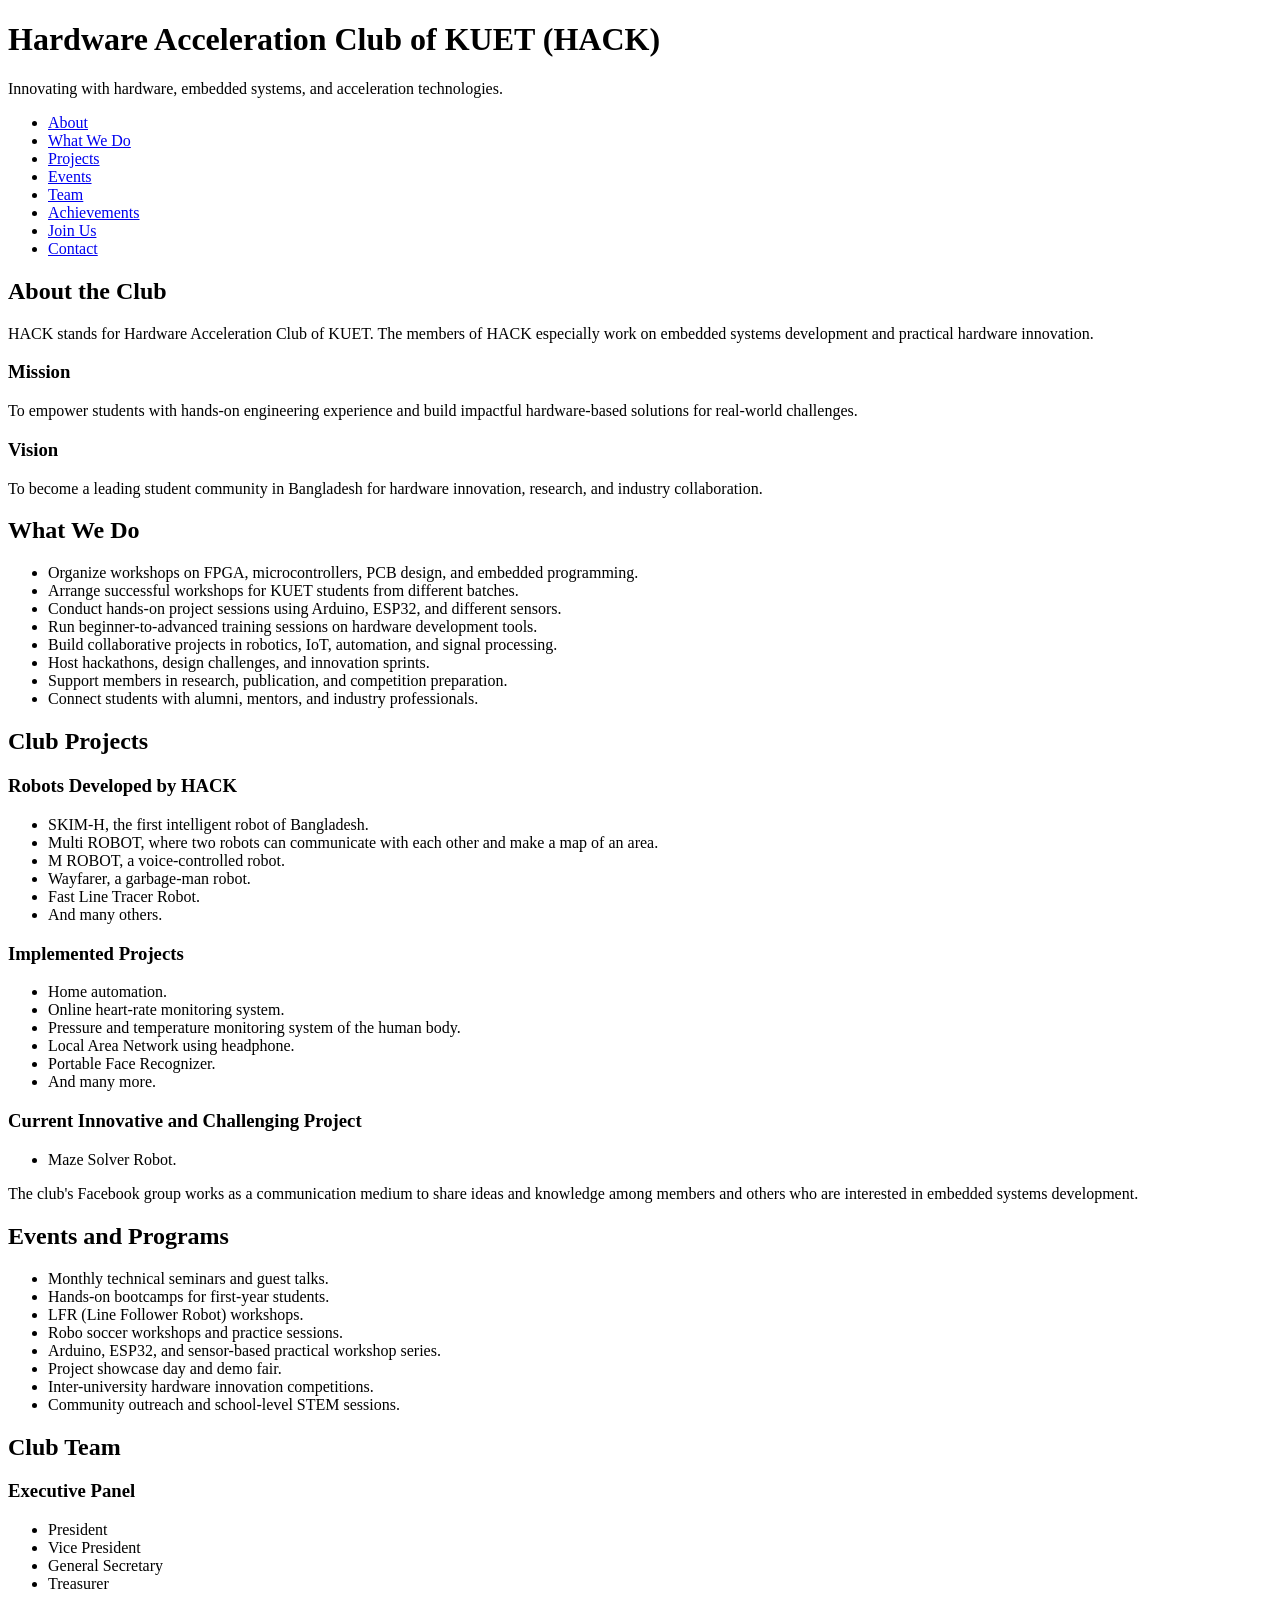
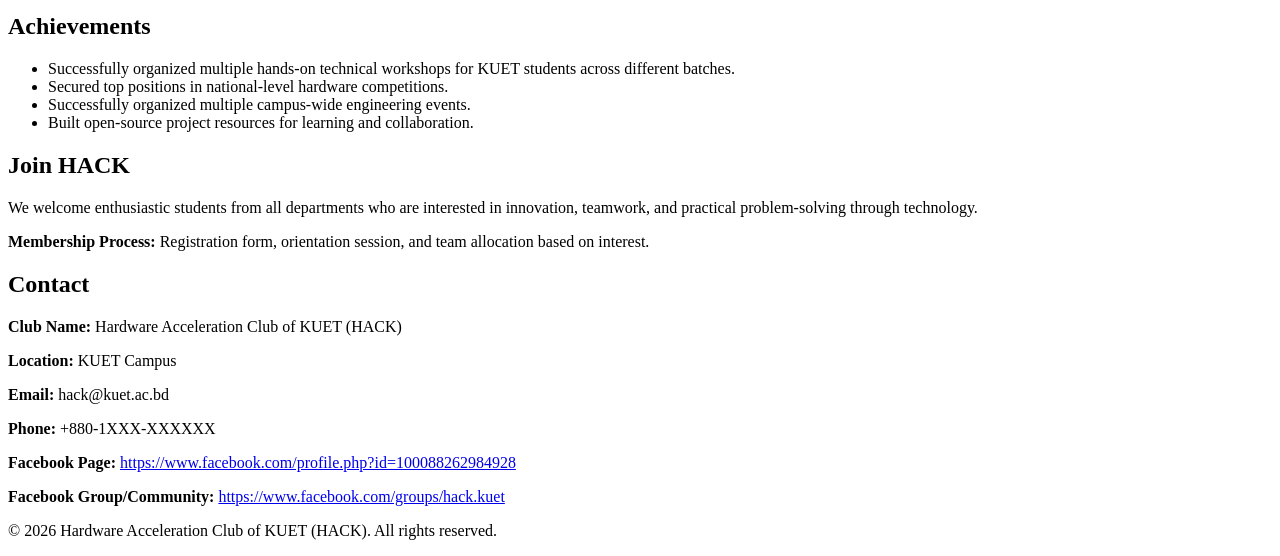
==== index.html @ 516e7dc9 "first commit" ====
<!DOCTYPE html>
<html lang="en">
<head>
    <meta charset="UTF-8">
    <meta name="viewport" content="width=device-width, initial-scale=1.0">
    <title>Hardware Acceleration Club of KUET (HACK)</title>
</head>
<body>
    <header>
        <h1>Hardware Acceleration Club of KUET (HACK)</h1>
        <p>Innovating with hardware, embedded systems, and acceleration technologies.</p>

        <nav>
            <ul>
                <li><a href="#about">About</a></li>
                <li><a href="#activities">What We Do</a></li>
                <li><a href="#projects">Projects</a></li>
                <li><a href="#events">Events</a></li>
                <li><a href="#team">Team</a></li>
                <li><a href="#achievements">Achievements</a></li>
                <li><a href="#join">Join Us</a></li>
                <li><a href="#contact">Contact</a></li>
            </ul>
        </nav>
    </header>

    <main>
        <section id="about">
            <h2>About the Club</h2>
            <p>
                HACK stands for Hardware Acceleration Club of KUET. The members of HACK especially work on
                embedded systems development and practical hardware innovation.
            </p>

            <h3>Mission</h3>
            <p>
                To empower students with hands-on engineering experience and build impactful hardware-based
                solutions for real-world challenges.
            </p>

            <h3>Vision</h3>
            <p>
                To become a leading student community in Bangladesh for hardware innovation, research, and
                industry collaboration.
            </p>
        </section>

        <section id="activities">
            <h2>What We Do</h2>
            <ul>
                <li>Organize workshops on FPGA, microcontrollers, PCB design, and embedded programming.</li>
                <li>Arrange successful workshops for KUET students from different batches.</li>
                <li>Conduct hands-on project sessions using Arduino, ESP32, and different sensors.</li>
                <li>Run beginner-to-advanced training sessions on hardware development tools.</li>
                <li>Build collaborative projects in robotics, IoT, automation, and signal processing.</li>
                <li>Host hackathons, design challenges, and innovation sprints.</li>
                <li>Support members in research, publication, and competition preparation.</li>
                <li>Connect students with alumni, mentors, and industry professionals.</li>
            </ul>
        </section>

        <section id="projects">
            <h2>Club Projects</h2>

            <h3>Robots Developed by HACK</h3>
            <ul>
                <li>SKIM-H, the first intelligent robot of Bangladesh.</li>
                <li>Multi ROBOT, where two robots can communicate with each other and make a map of an area.</li>
                <li>M ROBOT, a voice-controlled robot.</li>
                <li>Wayfarer, a garbage-man robot.</li>
                <li>Fast Line Tracer Robot.</li>
                <li>And many others.</li>
            </ul>

            <h3>Implemented Projects</h3>
            <ul>
                <li>Home automation.</li>
                <li>Online heart-rate monitoring system.</li>
                <li>Pressure and temperature monitoring system of the human body.</li>
                <li>Local Area Network using headphone.</li>
                <li>Portable Face Recognizer.</li>
                <li>And many more.</li>
            </ul>

            <h3>Current Innovative and Challenging Project</h3>
            <ul>
                <li>Maze Solver Robot.</li>
            </ul>

            <p>
                The club's Facebook group works as a communication medium to share ideas and knowledge among
                members and others who are interested in embedded systems development.
            </p>
        </section>

        <section id="events">
            <h2>Events and Programs</h2>
            <ul>
                <li>Monthly technical seminars and guest talks.</li>
                <li>Hands-on bootcamps for first-year students.</li>
                <li>LFR (Line Follower Robot) workshops.</li>
                <li>Robo soccer workshops and practice sessions.</li>
                <li>Arduino, ESP32, and sensor-based practical workshop series.</li>
                <li>Project showcase day and demo fair.</li>
                <li>Inter-university hardware innovation competitions.</li>
                <li>Community outreach and school-level STEM sessions.</li>
            </ul>
        </section>

        <section id="team">
            <h2>Club Team</h2>

            <h3>Executive Panel</h3>
            <ul>
                <li>President</li>
                <li>Vice President</li>
                <li>General Secretary</li>
                <li>Treasurer</li>
            </ul>

            
        </section>

        <section id="achievements">
            <h2>Achievements</h2>
            <ul>
                <li>Successfully organized multiple hands-on technical workshops for KUET students across different batches.</li>
                <li>Secured top positions in national-level hardware competitions.</li>
                <li>Successfully organized multiple campus-wide engineering events.</li>
                <li>Built open-source project resources for learning and collaboration.</li>
            </ul>
        </section>

        <section id="join">
            <h2>Join HACK</h2>
            <p>
                We welcome enthusiastic students from all departments who are interested in innovation,
                teamwork, and practical problem-solving through technology.
            </p>
            <p>
                <strong>Membership Process:</strong> Registration form, orientation session, and team allocation
                based on interest.
            </p>
        </section>

        <section id="contact">
            <h2>Contact</h2>
            <p><strong>Club Name:</strong> Hardware Acceleration Club of KUET (HACK)</p>
            <p><strong>Location:</strong> KUET Campus</p>
            <p><strong>Email:</strong> hack@kuet.ac.bd</p>
            <p><strong>Phone:</strong> +880-1XXX-XXXXXX</p>
            <p><strong>Facebook Page:</strong> <a href="https://www.facebook.com/profile.php?id=100088262984928">https://www.facebook.com/profile.php?id=100088262984928</a></p>
            <p><strong>Facebook Group/Community:</strong> <a href="https://www.facebook.com/groups/hack.kuet">https://www.facebook.com/groups/hack.kuet</a></p>
        </section>
    </main>

    <footer>
        <p>&copy; 2026 Hardware Acceleration Club of KUET (HACK). All rights reserved.</p>
    </footer>
</body>
</html>
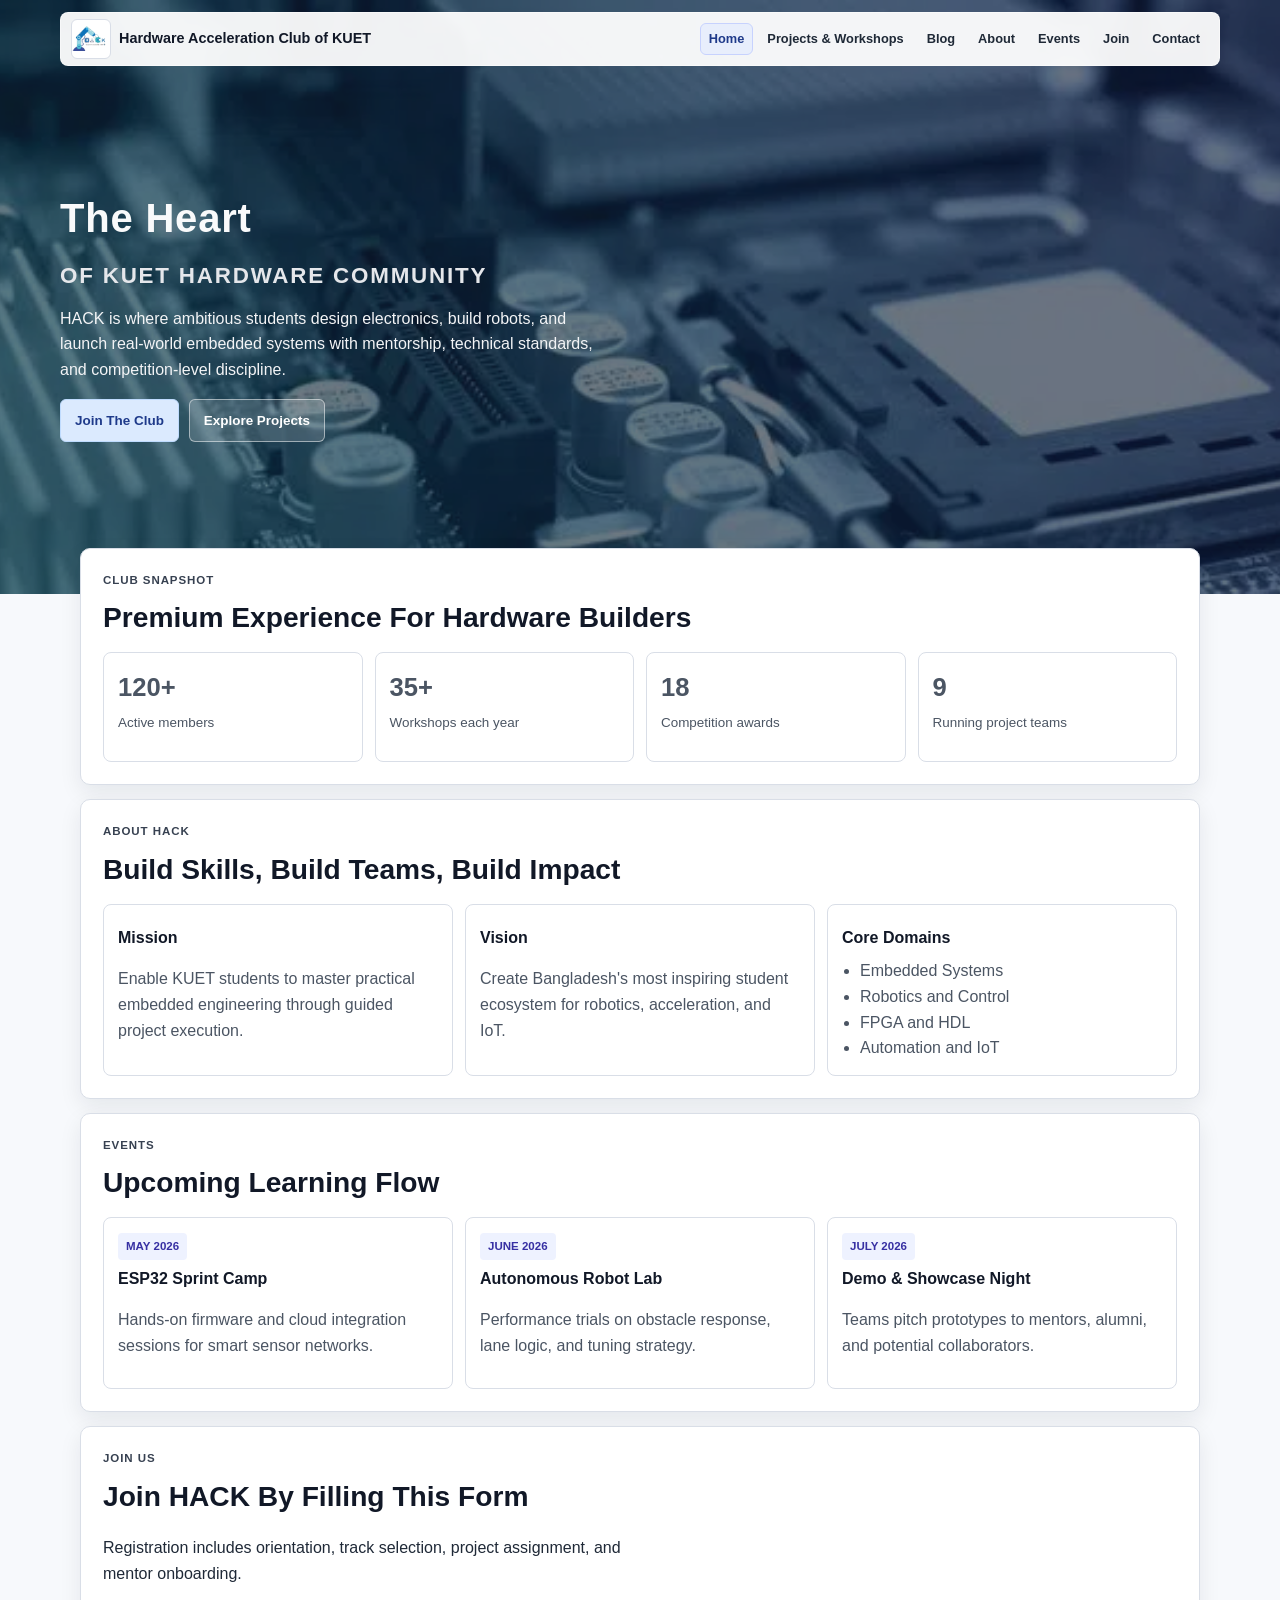
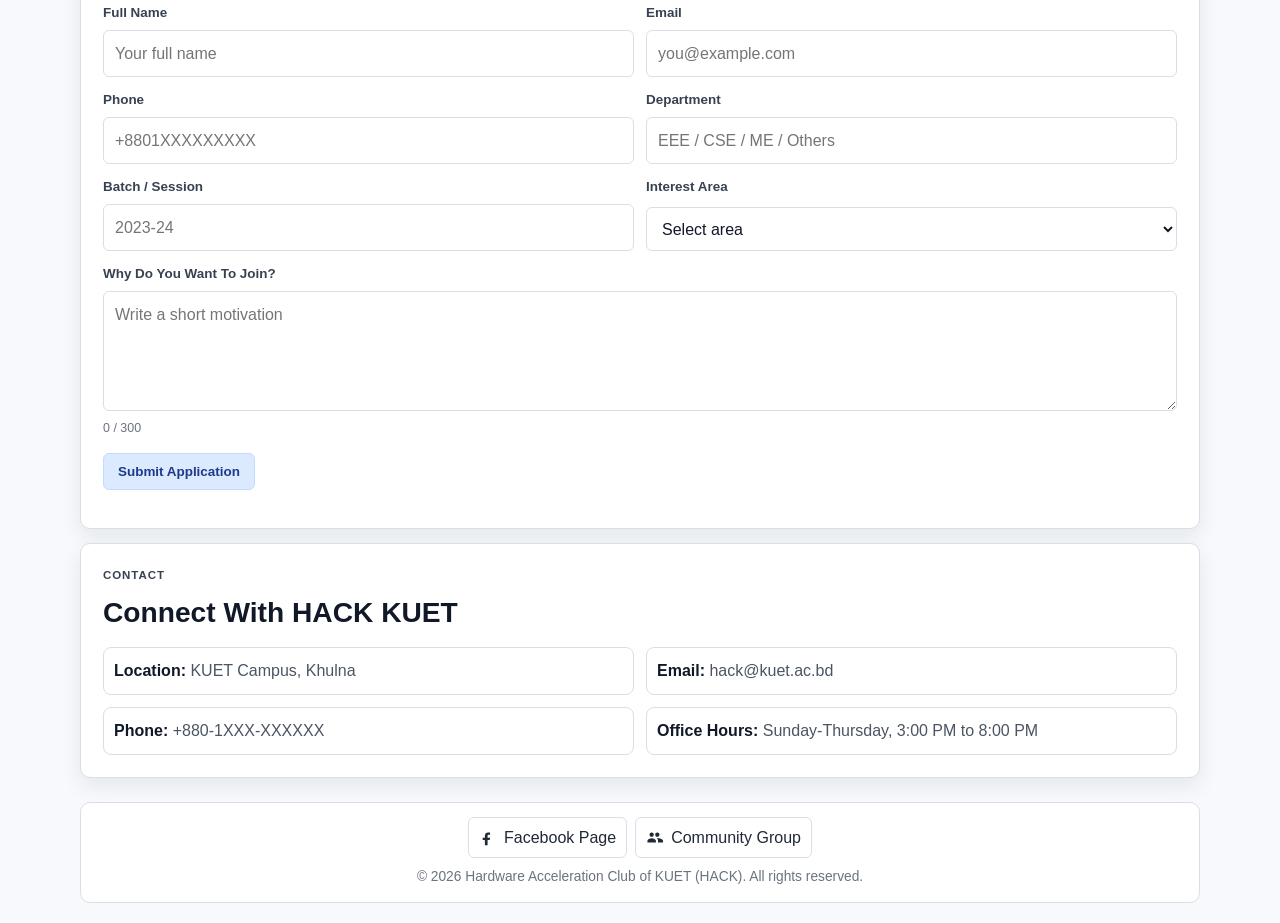
==== commit 55d87124: "Add responsive navigation and form handling functionality - Implemented a sticky header that changes" ====
--- a/index.html
+++ b/index.html
@@ -3,159 +3,210 @@
 <head>
     <meta charset="UTF-8">
     <meta name="viewport" content="width=device-width, initial-scale=1.0">
-    <title>Hardware Acceleration Club of KUET (HACK)</title>
+    <title>HACK KUET | Hardware Acceleration Club</title>
+    <link rel="stylesheet" href="styles.css">
+    <script src="script.js" defer></script>
 </head>
-<body>
-    <header>
-        <h1>Hardware Acceleration Club of KUET (HACK)</h1>
-        <p>Innovating with hardware, embedded systems, and acceleration technologies.</p>
-
-        <nav>
-            <ul>
-                <li><a href="#about">About</a></li>
-                <li><a href="#activities">What We Do</a></li>
-                <li><a href="#projects">Projects</a></li>
-                <li><a href="#events">Events</a></li>
-                <li><a href="#team">Team</a></li>
-                <li><a href="#achievements">Achievements</a></li>
-                <li><a href="#join">Join Us</a></li>
-                <li><a href="#contact">Contact</a></li>
-            </ul>
-        </nav>
-    </header>
-
-    <main>
-        <section id="about">
-            <h2>About the Club</h2>
-            <p>
-                HACK stands for Hardware Acceleration Club of KUET. The members of HACK especially work on
-                embedded systems development and practical hardware innovation.
+<body class="light-site">
+    <section class="hero-banner" style="--hero-image: url('resource/Hardware.webp');">
+        <header class="top-shell">
+            <div class="brand-block">
+                <img src="resource/hack.png" alt="HACK KUET Logo" class="brand-logo">
+                <div class="brand-copy">
+                    <h1>Hardware Acceleration Club of KUET</h1>
+                </div>
+            </div> 
+
+            <button class="menu-toggle" type="button" aria-label="Toggle navigation menu" aria-expanded="false" aria-controls="site-nav">
+                <span class="menu-icon" aria-hidden="true">
+                    <span></span>
+                    <span></span>
+                    <span></span>
+                </span>
+            </button>
+
+            <nav id="site-nav" class="main-nav" aria-label="Main navigation">
+                <a class="nav-link active" href="index.html">Home</a>
+                <a class="nav-link" href="projects-workshops.html">Projects &amp; Workshops</a>
+                <a class="nav-link" href="blog.html">Blog</a>
+                <a class="nav-link" href="#about">About</a>
+                <a class="nav-link" href="#events">Events</a>
+                <a class="nav-link" href="#join">Join</a>
+                <a class="nav-link" href="#contact">Contact</a>
+            </nav>
+        </header>
+
+        <div class="hero-content">
+            <p class="hero-script">The Heart</p>
+            <h2 class="hero-title">OF KUET HARDWARE COMMUNITY</h2>
+            <p class="hero-desc">
+                HACK is where ambitious students design electronics, build robots, and launch real-world embedded
+                systems with mentorship, technical standards, and competition-level discipline.
             </p>
-
-            <h3>Mission</h3>
-            <p>
-                To empower students with hands-on engineering experience and build impactful hardware-based
-                solutions for real-world challenges.
-            </p>
-
-            <h3>Vision</h3>
-            <p>
-                To become a leading student community in Bangladesh for hardware innovation, research, and
-                industry collaboration.
-            </p>
-        </section>
-
-        <section id="activities">
-            <h2>What We Do</h2>
-            <ul>
-                <li>Organize workshops on FPGA, microcontrollers, PCB design, and embedded programming.</li>
-                <li>Arrange successful workshops for KUET students from different batches.</li>
-                <li>Conduct hands-on project sessions using Arduino, ESP32, and different sensors.</li>
-                <li>Run beginner-to-advanced training sessions on hardware development tools.</li>
-                <li>Build collaborative projects in robotics, IoT, automation, and signal processing.</li>
-                <li>Host hackathons, design challenges, and innovation sprints.</li>
-                <li>Support members in research, publication, and competition preparation.</li>
-                <li>Connect students with alumni, mentors, and industry professionals.</li>
-            </ul>
-        </section>
-
-        <section id="projects">
-            <h2>Club Projects</h2>
-
-            <h3>Robots Developed by HACK</h3>
-            <ul>
-                <li>SKIM-H, the first intelligent robot of Bangladesh.</li>
-                <li>Multi ROBOT, where two robots can communicate with each other and make a map of an area.</li>
-                <li>M ROBOT, a voice-controlled robot.</li>
-                <li>Wayfarer, a garbage-man robot.</li>
-                <li>Fast Line Tracer Robot.</li>
-                <li>And many others.</li>
-            </ul>
-
-            <h3>Implemented Projects</h3>
-            <ul>
-                <li>Home automation.</li>
-                <li>Online heart-rate monitoring system.</li>
-                <li>Pressure and temperature monitoring system of the human body.</li>
-                <li>Local Area Network using headphone.</li>
-                <li>Portable Face Recognizer.</li>
-                <li>And many more.</li>
-            </ul>
-
-            <h3>Current Innovative and Challenging Project</h3>
-            <ul>
-                <li>Maze Solver Robot.</li>
-            </ul>
-
-            <p>
-                The club's Facebook group works as a communication medium to share ideas and knowledge among
-                members and others who are interested in embedded systems development.
-            </p>
-        </section>
-
-        <section id="events">
-            <h2>Events and Programs</h2>
-            <ul>
-                <li>Monthly technical seminars and guest talks.</li>
-                <li>Hands-on bootcamps for first-year students.</li>
-                <li>LFR (Line Follower Robot) workshops.</li>
-                <li>Robo soccer workshops and practice sessions.</li>
-                <li>Arduino, ESP32, and sensor-based practical workshop series.</li>
-                <li>Project showcase day and demo fair.</li>
-                <li>Inter-university hardware innovation competitions.</li>
-                <li>Community outreach and school-level STEM sessions.</li>
-            </ul>
-        </section>
-
-        <section id="team">
-            <h2>Club Team</h2>
-
-            <h3>Executive Panel</h3>
-            <ul>
-                <li>President</li>
-                <li>Vice President</li>
-                <li>General Secretary</li>
-                <li>Treasurer</li>
-            </ul>
-
-            
-        </section>
-
-        <section id="achievements">
-            <h2>Achievements</h2>
-            <ul>
-                <li>Successfully organized multiple hands-on technical workshops for KUET students across different batches.</li>
-                <li>Secured top positions in national-level hardware competitions.</li>
-                <li>Successfully organized multiple campus-wide engineering events.</li>
-                <li>Built open-source project resources for learning and collaboration.</li>
-            </ul>
-        </section>
-
-        <section id="join">
-            <h2>Join HACK</h2>
-            <p>
-                We welcome enthusiastic students from all departments who are interested in innovation,
-                teamwork, and practical problem-solving through technology.
-            </p>
-            <p>
-                <strong>Membership Process:</strong> Registration form, orientation session, and team allocation
-                based on interest.
-            </p>
-        </section>
-
-        <section id="contact">
-            <h2>Contact</h2>
-            <p><strong>Club Name:</strong> Hardware Acceleration Club of KUET (HACK)</p>
-            <p><strong>Location:</strong> KUET Campus</p>
-            <p><strong>Email:</strong> hack@kuet.ac.bd</p>
-            <p><strong>Phone:</strong> +880-1XXX-XXXXXX</p>
-            <p><strong>Facebook Page:</strong> <a href="https://www.facebook.com/profile.php?id=100088262984928">https://www.facebook.com/profile.php?id=100088262984928</a></p>
-            <p><strong>Facebook Group/Community:</strong> <a href="https://www.facebook.com/groups/hack.kuet">https://www.facebook.com/groups/hack.kuet</a></p>
+            <div class="hero-actions">
+                <a href="#join" class="btn btn-primary">Join The Club</a>
+                <a href="projects-workshops.html" class="btn btn-light">Explore Projects</a>
+            </div>
+        </div>
+    </section>
+
+    <main class="page-wrap">
+        <section class="panel">
+            <header class="panel-header">
+                <p class="eyebrow">Club Snapshot</p>
+                <h2 class="panel-title">Premium Experience For Hardware Builders</h2>
+            </header>
+            <div class="info-strip">
+                <article class="card">
+                    <p class="value">120+</p>
+                    <p class="label">Active members</p>
+                </article>
+                <article class="card">
+                    <p class="value">35+</p>
+                    <p class="label">Workshops each year</p>
+                </article>
+                <article class="card">
+                    <p class="value">18</p>
+                    <p class="label">Competition awards</p>
+                </article>
+                <article class="card">
+                    <p class="value">9</p>
+                    <p class="label">Running project teams</p>
+                </article>
+            </div>
+        </section>
+
+        <section id="about" class="panel">
+            <header class="panel-header">
+                <p class="eyebrow">About HACK</p>
+                <h2 class="panel-title">Build Skills, Build Teams, Build Impact</h2>
+            </header>
+            <div class="grid-3">
+                <article class="card">
+                    <h3>Mission</h3>
+                    <p>Enable KUET students to master practical embedded engineering through guided project execution.</p>
+                </article>
+                <article class="card">
+                    <h3>Vision</h3>
+                    <p>Create Bangladesh's most inspiring student ecosystem for robotics, acceleration, and IoT.</p>
+                </article>
+                <article class="card">
+                    <h3>Core Domains</h3>
+                    <ul>
+                        <li>Embedded Systems</li>
+                        <li>Robotics and Control</li>
+                        <li>FPGA and HDL</li>
+                        <li>Automation and IoT</li>
+                    </ul>
+                </article>
+            </div>
+        </section>
+
+        <section id="events" class="panel">
+            <header class="panel-header">
+                <p class="eyebrow">Events</p>
+                <h2 class="panel-title">Upcoming Learning Flow</h2>
+            </header>
+            <div class="grid-3">
+                <article class="card">
+                    <span class="tag">May 2026</span>
+                    <h3>ESP32 Sprint Camp</h3>
+                    <p>Hands-on firmware and cloud integration sessions for smart sensor networks.</p>
+                </article>
+                <article class="card">
+                    <span class="tag">June 2026</span>
+                    <h3>Autonomous Robot Lab</h3>
+                    <p>Performance trials on obstacle response, lane logic, and tuning strategy.</p>
+                </article>
+                <article class="card">
+                    <span class="tag">July 2026</span>
+                    <h3>Demo &amp; Showcase Night</h3>
+                    <p>Teams pitch prototypes to mentors, alumni, and potential collaborators.</p>
+                </article>
+            </div>
+        </section>
+
+        <section id="join" class="panel form-panel join-panel">
+            <header class="panel-header">
+                <p class="eyebrow">Join Us</p>
+                <h2 class="panel-title">Join HACK By Filling This Form</h2>
+                <p>Registration includes orientation, track selection, project assignment, and mentor onboarding.</p>
+            </header>
+            <form id="join-form" class="join-form" action="#" method="post" novalidate>
+                <div class="form-grid">
+                    <div class="form-field">
+                        <label for="full-name">Full Name</label>
+                        <input id="full-name" name="fullName" type="text" placeholder="Your full name" required>
+                    </div>
+                    <div class="form-field">
+                        <label for="email">Email</label>
+                        <input id="email" name="email" type="email" placeholder="you@example.com" required>
+                    </div>
+                    <div class="form-field">
+                        <label for="phone">Phone</label>
+                        <input id="phone" name="phone" type="tel" placeholder="+8801XXXXXXXXX" required>
+                    </div>
+                    <div class="form-field">
+                        <label for="department">Department</label>
+                        <input id="department" name="department" type="text" placeholder="EEE / CSE / ME / Others" required>
+                    </div>
+                    <div class="form-field">
+                        <label for="batch">Batch / Session</label>
+                        <input id="batch" name="batch" type="text" placeholder="2023-24" required>
+                    </div>
+                    <div class="form-field">
+                        <label for="interest">Interest Area</label>
+                        <select id="interest" name="interest" required>
+                            <option value="" selected disabled>Select area</option>
+                            <option value="embedded">Embedded Systems</option>
+                            <option value="robotics">Robotics and Control</option>
+                            <option value="iot">IoT and Automation</option>
+                            <option value="fpga">FPGA and HDL</option>
+                        </select>
+                    </div>
+                    <div class="form-field full">
+                        <label for="message">Why Do You Want To Join?</label>
+                        <textarea id="message" name="message" placeholder="Write a short motivation" required></textarea>
+                        <p class="char-counter" data-char-counter>0 / 300</p>
+                    </div>
+                </div>
+                <div class="form-actions">
+                    <button type="submit" class="btn btn-primary">Submit Application</button>
+                </div>
+                <p class="form-status" data-form-status aria-live="polite"></p>
+            </form>
+        </section>
+
+        <section id="contact" class="panel">
+            <header class="panel-header">
+                <p class="eyebrow">Contact</p>
+                <h2 class="panel-title">Connect With HACK KUET</h2>
+            </header>
+            <div class="contact-grid">
+                <p><strong>Location:</strong> KUET Campus, Khulna</p>
+                <p><strong>Email:</strong> hack@kuet.ac.bd</p>
+                <p><strong>Phone:</strong> +880-1XXX-XXXXXX</p>
+                <p><strong>Office Hours:</strong> Sunday-Thursday, 3:00 PM to 8:00 PM</p>
+            </div>
         </section>
     </main>
 
-    <footer>
-        <p>&copy; 2026 Hardware Acceleration Club of KUET (HACK). All rights reserved.</p>
+    <footer class="site-footer">
+        <div class="social-links" aria-label="HACK social links">
+            <a class="social-logo" href="https://www.facebook.com/profile.php?id=100088262984928" target="_blank" rel="noopener noreferrer" aria-label="HACK Facebook Page">
+                <svg viewBox="0 0 24 24" aria-hidden="true" focusable="false">
+                    <path d="M13.6 8.2h2V5.1c-.9-.1-1.8-.1-2.7-.1-2.7 0-4.6 1.6-4.6 4.7v2.6H5.2v3.4h3.1V23h3.8v-7.3h3l.5-3.4h-3.5V10c0-1 .3-1.8 1.5-1.8z" />
+                </svg>
+                <span>Facebook Page</span>
+            </a>
+            <a class="social-logo" href="https://www.facebook.com/groups/hack.kuet" target="_blank" rel="noopener noreferrer" aria-label="HACK Facebook Community">
+                <svg viewBox="0 0 24 24" aria-hidden="true" focusable="false">
+                    <path d="M16 11c1.7 0 3-1.3 3-3s-1.3-3-3-3-3 1.3-3 3 1.3 3 3 3zm-8 0c1.7 0 3-1.3 3-3S9.7 5 8 5 5 6.3 5 8s1.3 3 3 3zm0 2c-2.3 0-6 1.2-6 3.5V19h12v-2.5C14 14.2 10.3 13 8 13zm8 0c-.3 0-.7 0-1.1.1 1.2.9 2.1 2 2.1 3.4V19h7v-2.5c0-2.3-3.7-3.5-6-3.5z" />
+                </svg>
+                <span>Community Group</span>
+            </a>
+        </div>
+        <p class="footer-note">&copy; 2026 Hardware Acceleration Club of KUET (HACK). All rights reserved.</p>
     </footer>
 </body>
-</html>+</html>
--- a/styles.css
+++ b/styles.css
@@ -0,0 +1,636 @@
+:root {
+    --text: #1f2937;
+    --muted: #4b5563;
+    --line: #d9dee7;
+    --surface: #ffffff;
+    --surface-soft: #f7f9fc;
+    --primary: #1f3a8a;
+    --primary-soft: #e8eefc;
+    --shadow: 0 8px 22px rgba(15, 23, 42, 0.08);
+}
+
+* {
+    box-sizing: border-box;
+}
+
+html {
+    scroll-behavior: smooth;
+}
+
+body.light-site {
+    margin: 0;
+    font-family: "Segoe UI", Arial, Helvetica, sans-serif;
+    color: var(--text);
+    background: var(--surface-soft);
+    line-height: 1.6;
+}
+
+section[id] {
+    scroll-margin-top: 110px;
+}
+
+.hero-banner {
+    --hero-image: none;
+    position: relative;
+    min-height: 66vh;
+    padding: 104px 0 72px;
+    background-image: var(--hero-image);
+    background-size: cover;
+    background-position: center;
+}
+
+.hero-banner::before {
+    content: "";
+    position: absolute;
+    inset: 0;
+    background: rgba(17, 24, 39, 0.58);
+}
+
+.top-shell {
+    position: fixed;
+    z-index: 1000;
+    top: 12px;
+    left: 50%;
+    transform: translateX(-50%);
+    width: min(1160px, calc(100% - 30px));
+    margin: 0;
+    border: 1px solid rgba(255, 255, 255, 0.45);
+    border-radius: 8px;
+    padding: 6px 10px;
+    background: rgba(255, 255, 255, 0.94);
+    display: flex;
+    align-items: center;
+    justify-content: space-between;
+    gap: 8px;
+    transition: box-shadow 180ms ease, background-color 180ms ease;
+}
+
+.top-shell.scrolled {
+    box-shadow: 0 8px 18px rgba(15, 23, 42, 0.16);
+    background: rgba(255, 255, 255, 0.98);
+}
+
+.brand-block {
+    display: flex;
+    align-items: center;
+    gap: 8px;
+    min-width: 0;
+}
+
+.brand-logo {
+    width: 40px;
+    height: 40px;
+    object-fit: contain;
+    border-radius: 6px;
+    background: #fff;
+    border: 1px solid var(--line);
+}
+
+.brand-copy {
+    min-width: 0;
+}
+
+.brand-copy h1 {
+    margin: 0;
+    font-size: 0.9rem;
+    font-weight: 700;
+    color: #111827;
+    white-space: nowrap;
+    overflow: hidden;
+    text-overflow: ellipsis;
+}
+
+.eyebrow {
+    margin: 0;
+    font-size: 0.72rem;
+    color: #374151;
+    letter-spacing: 0.08em;
+    font-weight: 600;
+    text-transform: uppercase;
+}
+
+.main-nav {
+    display: flex;
+    align-items: center;
+    gap: 5px;
+    flex-wrap: nowrap;
+    overflow-x: auto;
+    max-width: 100%;
+    padding-bottom: 0;
+    justify-content: flex-end;
+}
+
+.menu-toggle {
+    display: none;
+    align-items: center;
+    justify-content: center;
+    width: 36px;
+    height: 34px;
+    padding: 0;
+    border: 1px solid var(--line);
+    border-radius: 6px;
+    background: #ffffff;
+    color: #1f2937;
+    font: inherit;
+    cursor: pointer;
+}
+
+.menu-toggle:hover {
+    background: #f8fafc;
+}
+
+.menu-icon {
+    display: inline-flex;
+    flex-direction: column;
+    justify-content: center;
+    gap: 4px;
+}
+
+.menu-icon span {
+    display: block;
+    width: 18px;
+    height: 2px;
+    background: #1f2937;
+    border-radius: 999px;
+    transition: transform 160ms ease, opacity 160ms ease;
+}
+
+.menu-toggle.is-open .menu-icon span:nth-child(1) {
+    transform: translateY(6px) rotate(45deg);
+}
+
+.menu-toggle.is-open .menu-icon span:nth-child(2) {
+    opacity: 0;
+}
+
+.menu-toggle.is-open .menu-icon span:nth-child(3) {
+    transform: translateY(-6px) rotate(-45deg);
+}
+
+.main-nav::-webkit-scrollbar {
+    height: 6px;
+}
+
+.main-nav::-webkit-scrollbar-thumb {
+    background: #c8d2e5;
+    border-radius: 999px;
+}
+
+.nav-link {
+    text-decoration: none;
+    color: #1f2937;
+    padding: 5px 8px;
+    border-radius: 6px;
+    font-size: 0.8rem;
+    font-weight: 600;
+    border: 1px solid transparent;
+    white-space: nowrap;
+}
+
+.nav-link:hover,
+.nav-link.active {
+    background: var(--primary-soft);
+    color: var(--primary);
+    border-color: #c7d2fe;
+}
+
+.hero-content {
+    position: relative;
+    z-index: 2;
+    width: min(1160px, calc(100% - 30px));
+    margin: 82px auto 0;
+    color: #f9fafb;
+}
+
+.hero-script {
+    margin: 0;
+    font-family: "Segoe UI", Arial, Helvetica, sans-serif;
+    font-size: clamp(1.6rem, 3.8vw, 2.5rem);
+    font-weight: 700;
+    letter-spacing: 0.02em;
+}
+
+.hero-title {
+    margin: 8px 0 12px;
+    font-size: clamp(1rem, 2vw, 1.4rem);
+    font-weight: 600;
+    letter-spacing: 0.08em;
+    color: #e5e7eb;
+}
+
+.hero-desc {
+    margin: 0 0 16px;
+    max-width: 62ch;
+    color: #f3f4f6;
+}
+
+.hero-actions {
+    display: flex;
+    gap: 10px;
+    flex-wrap: wrap;
+}
+
+.btn {
+    display: inline-flex;
+    align-items: center;
+    justify-content: center;
+    padding: 10px 14px;
+    border-radius: 6px;
+    border: 1px solid transparent;
+    text-decoration: none;
+    font-size: 0.84rem;
+    font-weight: 600;
+}
+
+.btn-primary {
+    background: #dbeafe;
+    border-color: #bfdbfe;
+    color: #1e3a8a;
+}
+
+.btn-light {
+    background: rgba(255, 255, 255, 0.15);
+    border-color: rgba(255, 255, 255, 0.5);
+    color: #ffffff;
+}
+
+.btn-outline {
+    background: #ffffff;
+    border-color: var(--line);
+    color: #1f2937;
+}
+
+.page-wrap {
+    width: min(1120px, calc(100% - 30px));
+    margin: -46px auto 24px;
+    display: grid;
+    gap: 14px;
+    position: relative;
+    z-index: 3;
+}
+
+.panel {
+    background: var(--surface);
+    border: 1px solid var(--line);
+    border-radius: 10px;
+    box-shadow: var(--shadow);
+    padding: 22px;
+}
+
+.panel-header {
+    margin-bottom: 12px;
+}
+
+.panel-title {
+    margin: 6px 0 0;
+    font-size: clamp(1.2rem, 2.2vw, 1.8rem);
+    font-weight: 700;
+    color: #111827;
+}
+
+.grid-3,
+.grid-2,
+.info-strip,
+.contact-grid,
+.story-grid {
+    display: grid;
+    gap: 12px;
+}
+
+.grid-3 {
+    grid-template-columns: repeat(3, minmax(0, 1fr));
+}
+
+.grid-2,
+.contact-grid {
+    grid-template-columns: repeat(2, minmax(0, 1fr));
+}
+
+.info-strip {
+    grid-template-columns: repeat(4, minmax(0, 1fr));
+}
+
+.card {
+    background: #ffffff;
+    border: 1px solid var(--line);
+    border-radius: 8px;
+    padding: 14px;
+}
+
+.card h3 {
+    margin: 6px 0 8px;
+    color: #111827;
+    font-size: 1rem;
+    font-weight: 700;
+}
+
+.card p,
+.card li {
+    color: var(--muted);
+}
+
+.card ul {
+    margin: 8px 0 0;
+    padding-left: 18px;
+}
+
+.value {
+    margin: 0;
+    font-size: 1.6rem;
+    font-weight: 700;
+    color: #111827;
+}
+
+.label {
+    margin-top: 4px;
+    color: var(--muted);
+    font-size: 0.84rem;
+}
+
+.tag {
+    display: inline-block;
+    padding: 4px 8px;
+    border-radius: 4px;
+    background: #eef2ff;
+    color: #3730a3;
+    font-size: 0.72rem;
+    font-weight: 600;
+    text-transform: uppercase;
+}
+
+.cta-panel {
+    display: flex;
+    align-items: center;
+    justify-content: space-between;
+    gap: 14px;
+}
+
+.form-panel {
+    background: #ffffff;
+}
+
+.join-panel .panel-header p {
+    max-width: 62ch;
+}
+
+.join-form {
+    display: grid;
+    gap: 14px;
+}
+
+.form-grid {
+    display: grid;
+    grid-template-columns: repeat(2, minmax(0, 1fr));
+    gap: 12px;
+}
+
+.form-field {
+    display: grid;
+    gap: 6px;
+}
+
+.form-field.full {
+    grid-column: 1 / -1;
+}
+
+.form-field label {
+    font-size: 0.84rem;
+    font-weight: 600;
+    color: #374151;
+}
+
+.form-field input,
+.form-field select,
+.form-field textarea {
+    width: 100%;
+    border: 1px solid var(--line);
+    border-radius: 6px;
+    padding: 10px 11px;
+    font: inherit;
+    color: #111827;
+    background: #ffffff;
+}
+
+.form-field textarea {
+    resize: vertical;
+    min-height: 120px;
+}
+
+.char-counter {
+    margin: 2px 0 0;
+    font-size: 0.78rem;
+    color: #6b7280;
+}
+
+.form-actions {
+    display: flex;
+    justify-content: flex-start;
+}
+
+.form-status {
+    margin: 2px 0 0;
+    font-size: 0.84rem;
+    font-weight: 600;
+    color: #1f2937;
+}
+
+.form-status.success {
+    color: #065f46;
+}
+
+.form-status.error {
+    color: #b91c1c;
+}
+
+.contact-grid p {
+    margin: 0;
+    border: 1px solid var(--line);
+    border-radius: 8px;
+    padding: 10px;
+    color: var(--muted);
+    background: #ffffff;
+}
+
+.contact-grid strong {
+    color: #111827;
+}
+
+.site-footer {
+    width: min(1120px, calc(100% - 30px));
+    margin: 0 auto 20px;
+    border-radius: 10px;
+    border: 1px solid var(--line);
+    background: #ffffff;
+    padding: 14px;
+    text-align: center;
+}
+
+.social-links {
+    display: flex;
+    justify-content: center;
+    flex-wrap: wrap;
+    gap: 8px;
+    margin-bottom: 8px;
+}
+
+.social-logo {
+    display: inline-flex;
+    align-items: center;
+    gap: 8px;
+    text-decoration: none;
+    border: 1px solid var(--line);
+    border-radius: 6px;
+    padding: 7px 10px;
+    color: #1f2937;
+    background: #ffffff;
+}
+
+.social-logo svg {
+    width: 17px;
+    height: 17px;
+    fill: currentColor;
+}
+
+.footer-note {
+    margin: 0;
+    color: #6b7280;
+    font-size: 0.86rem;
+}
+
+@media (max-width: 1200px) {
+    .top-shell,
+    .hero-content {
+        width: calc(100% - 24px);
+    }
+}
+
+@media (max-width: 1050px) {
+    .top-shell {
+        flex-direction: column;
+        align-items: flex-start;
+        padding: 10px;
+    }
+
+    .main-nav {
+        justify-content: flex-start;
+        width: 100%;
+    }
+
+    .grid-3,
+    .info-strip {
+        grid-template-columns: repeat(2, minmax(0, 1fr));
+    }
+}
+
+@media (max-width: 900px) {
+    .hero-banner {
+        min-height: 62vh;
+        padding-top: 128px;
+    }
+
+    .hero-content {
+        margin-top: 58px;
+    }
+
+    .form-grid {
+        grid-template-columns: 1fr;
+    }
+}
+
+@media (max-width: 760px) {
+    .hero-banner {
+        min-height: 56vh;
+        padding-top: 132px;
+    }
+
+    .hero-content {
+        margin-top: 34px;
+    }
+
+    .page-wrap,
+    .site-footer,
+    .hero-content,
+    .top-shell {
+        width: calc(100% - 16px);
+    }
+
+    .top-shell {
+        flex-direction: row;
+        align-items: center;
+        flex-wrap: wrap;
+    }
+
+    .menu-toggle {
+        display: inline-flex;
+        margin-left: auto;
+    }
+
+    .main-nav {
+        display: none;
+        width: 100%;
+        flex-direction: column;
+        align-items: stretch;
+        gap: 6px;
+        margin-top: 8px;
+        padding-top: 8px;
+        border-top: 1px solid var(--line);
+        overflow: visible;
+    }
+
+    .top-shell.menu-open .main-nav {
+        display: flex;
+    }
+
+    .top-shell.menu-open .nav-link {
+        text-align: left;
+        padding: 8px 10px;
+    }
+
+    .panel {
+        padding: 16px;
+    }
+
+    .grid-3,
+    .grid-2,
+    .info-strip,
+    .contact-grid,
+    .story-grid {
+        grid-template-columns: 1fr;
+    }
+
+    .cta-panel {
+        flex-direction: column;
+        align-items: flex-start;
+    }
+
+    .brand-copy h1 {
+        font-size: 0.9rem;
+    }
+
+    .nav-link {
+        font-size: 0.8rem;
+        padding: 6px 8px;
+    }
+}
+
+@media (max-width: 560px) {
+    .hero-banner {
+        padding-top: 138px;
+    }
+
+    .hero-script {
+        font-size: 1.4rem;
+    }
+
+    .hero-title {
+        letter-spacing: 0.04em;
+    }
+
+    .btn {
+        width: 100%;
+    }
+
+    .hero-actions {
+        width: 100%;
+    }
+}
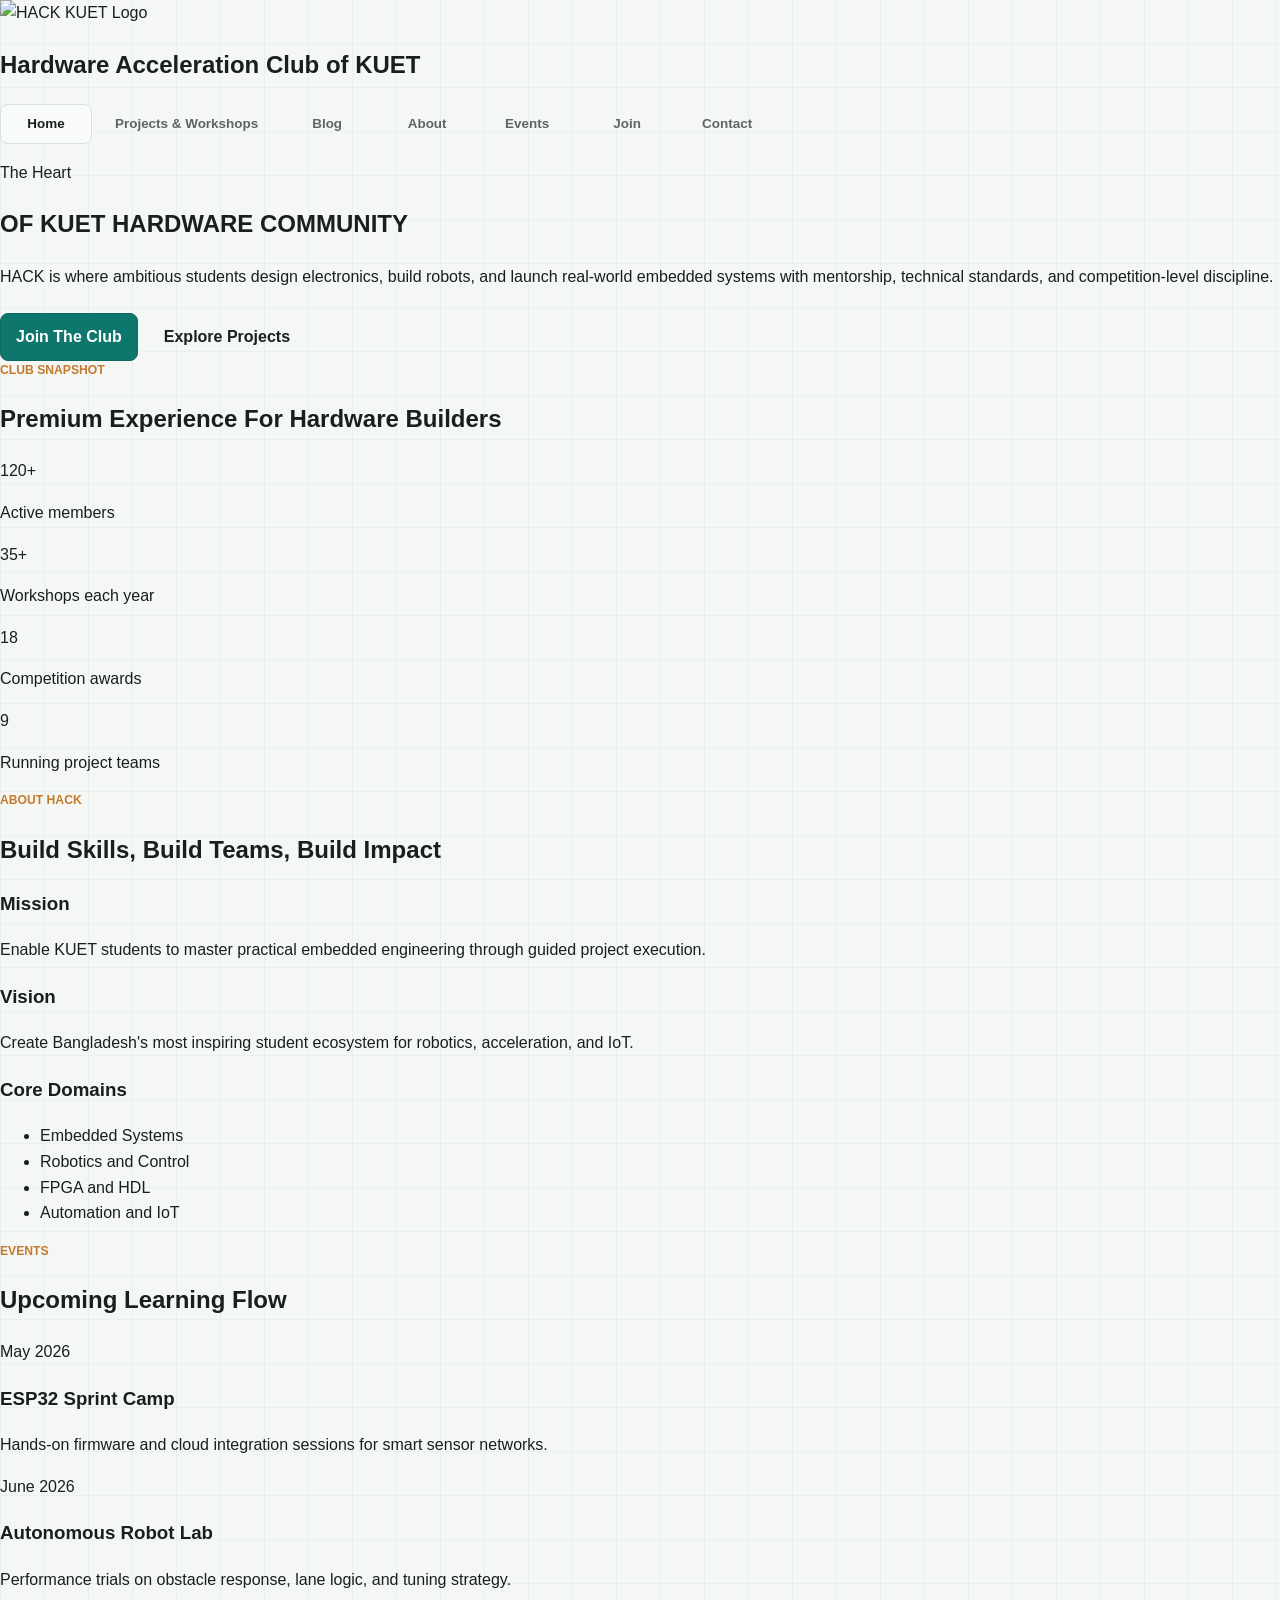
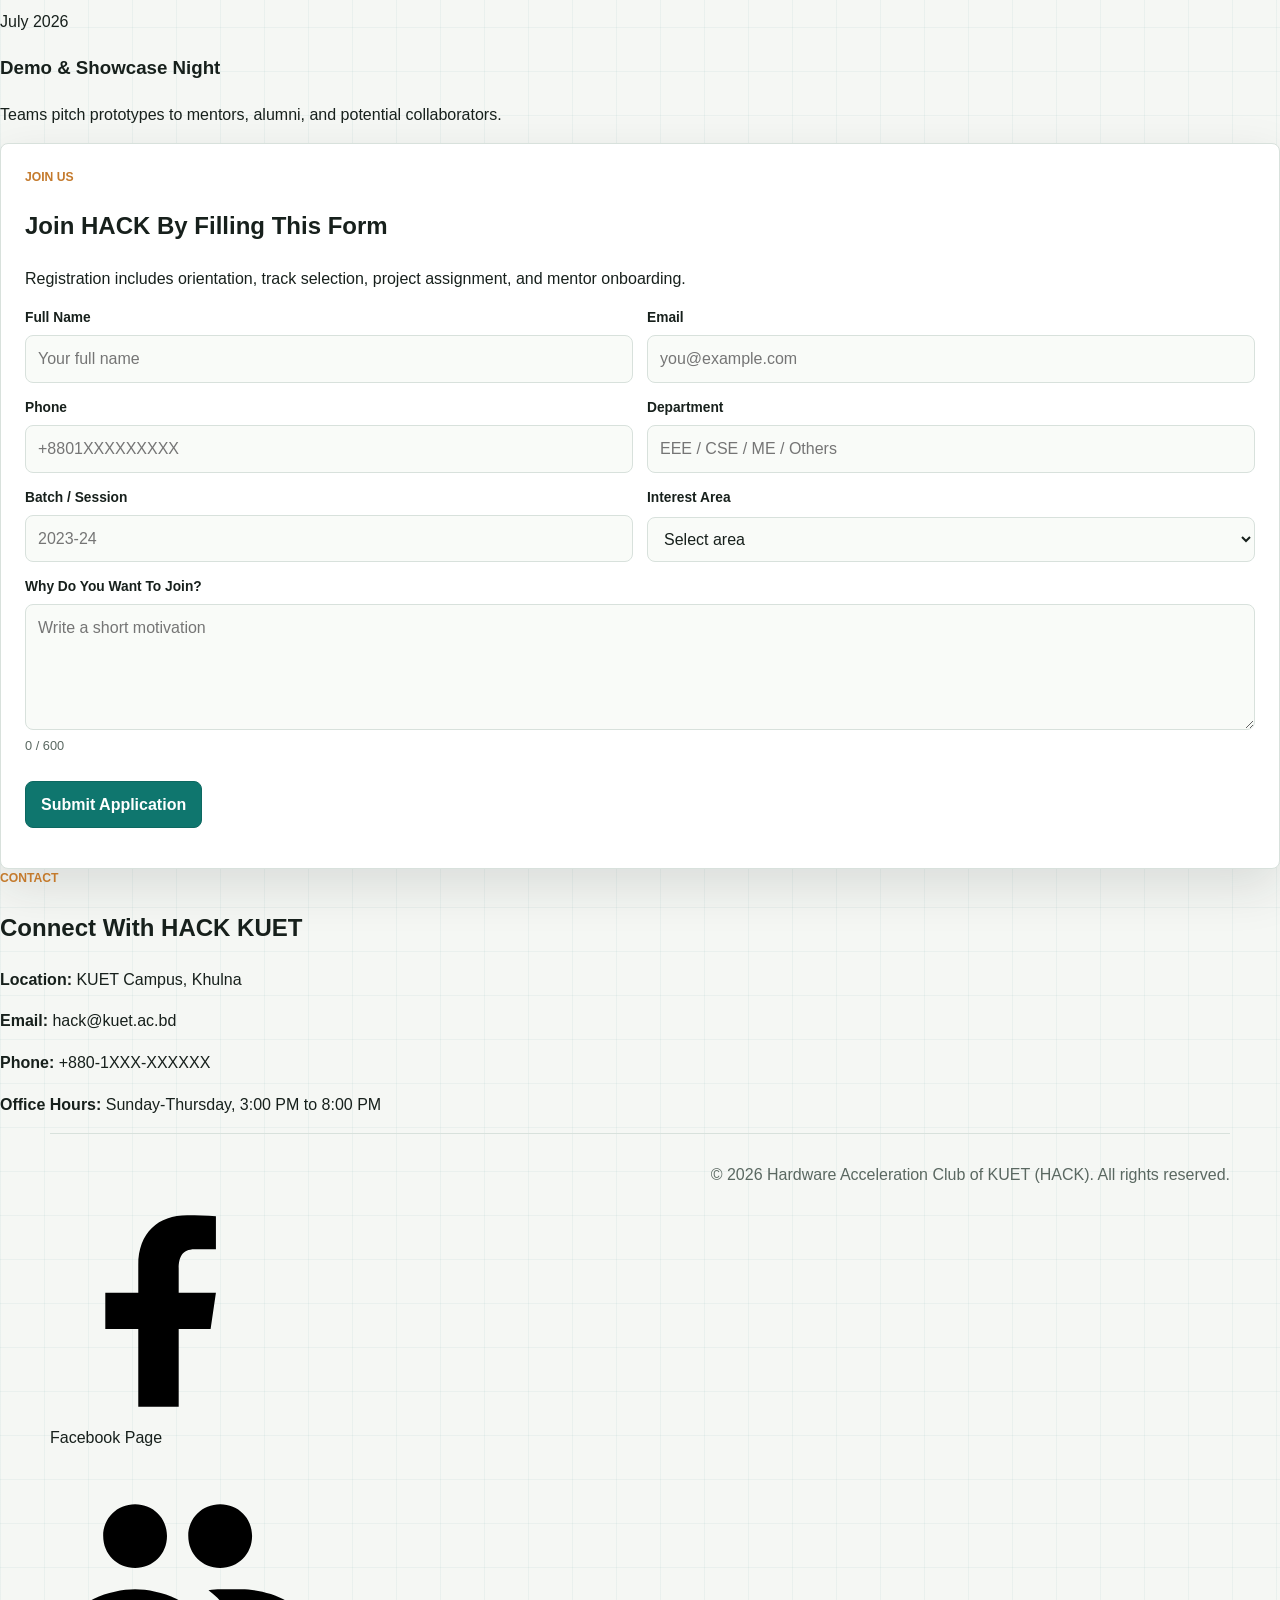
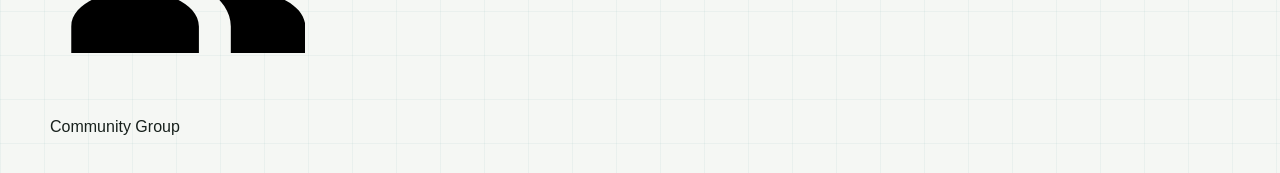
==== commit c673c183: "feat: Implement admin dashboard and login functionality - Added Dashboard.aspx and Dashboard.aspx.cs" ====
--- a/index.html
+++ b/index.html
@@ -8,10 +8,10 @@
     <script src="script.js" defer></script>
 </head>
 <body class="light-site">
-    <section class="hero-banner" style="--hero-image: url('resource/Hardware.webp');">
+    <section class="hero-banner" style="--hero-image: url('https://images.unsplash.com/photo-1518770660439-4636190af475?auto=format&fit=crop&w=1800&q=85');">
         <header class="top-shell">
             <div class="brand-block">
-                <img src="resource/hack.png" alt="HACK KUET Logo" class="brand-logo">
+                <img src="https://ui-avatars.com/api/?name=HACK&background=0f766e&color=fff&bold=true&size=96" alt="HACK KUET Logo" class="brand-logo">
                 <div class="brand-copy">
                     <h1>Hardware Acceleration Club of KUET</h1>
                 </div>
--- a/styles.css
+++ b/styles.css
@@ -1,12 +1,33 @@
 :root {
-    --text: #1f2937;
-    --muted: #4b5563;
-    --line: #d9dee7;
+    color-scheme: light;
+    --bg: #f5f7f4;
+    --bg-strong: #e8eee7;
     --surface: #ffffff;
-    --surface-soft: #f7f9fc;
-    --primary: #1f3a8a;
-    --primary-soft: #e8eefc;
-    --shadow: 0 8px 22px rgba(15, 23, 42, 0.08);
+    --surface-2: #f9fbf8;
+    --text: #17201c;
+    --muted: #5a6861;
+    --line: #d8e1dc;
+    --primary: #0f766e;
+    --primary-2: #c47a2c;
+    --primary-dark: #073b3a;
+    --ink: #101716;
+    --shadow: 0 18px 50px rgba(21, 37, 34, 0.12);
+}
+
+[data-theme="dark"] {
+    color-scheme: dark;
+    --bg: #0d1211;
+    --bg-strong: #131d1b;
+    --surface: #18211f;
+    --surface-2: #111917;
+    --text: #eef7f3;
+    --muted: #a5b7af;
+    --line: #2d3c38;
+    --primary: #2dd4bf;
+    --primary-2: #f3a44d;
+    --primary-dark: #0f2926;
+    --ink: #f8fbfa;
+    --shadow: 0 18px 55px rgba(0, 0, 0, 0.32);
 }
 
 * {
@@ -17,132 +38,163 @@
     scroll-behavior: smooth;
 }
 
-body.light-site {
+body {
     margin: 0;
+    background:
+        linear-gradient(90deg, rgba(15, 118, 110, 0.05) 1px, transparent 1px),
+        linear-gradient(0deg, rgba(15, 118, 110, 0.05) 1px, transparent 1px),
+        var(--bg);
+    background-size: 44px 44px;
+    color: var(--text);
     font-family: "Segoe UI", Arial, Helvetica, sans-serif;
-    color: var(--text);
-    background: var(--surface-soft);
     line-height: 1.6;
 }
 
+a {
+    color: inherit;
+    text-decoration: none;
+}
+
+img {
+    max-width: 100%;
+    display: block;
+}
+
 section[id] {
-    scroll-margin-top: 110px;
-}
-
-.hero-banner {
-    --hero-image: none;
-    position: relative;
-    min-height: 66vh;
-    padding: 104px 0 72px;
-    background-image: var(--hero-image);
-    background-size: cover;
-    background-position: center;
-}
-
-.hero-banner::before {
-    content: "";
-    position: absolute;
-    inset: 0;
-    background: rgba(17, 24, 39, 0.58);
-}
-
-.top-shell {
-    position: fixed;
+    scroll-margin-top: 96px;
+}
+
+.site-header {
+    position: sticky;
+    top: 0;
     z-index: 1000;
-    top: 12px;
-    left: 50%;
-    transform: translateX(-50%);
-    width: min(1160px, calc(100% - 30px));
-    margin: 0;
-    border: 1px solid rgba(255, 255, 255, 0.45);
-    border-radius: 8px;
-    padding: 6px 10px;
-    background: rgba(255, 255, 255, 0.94);
+    min-height: 74px;
+    padding: 12px max(18px, calc((100vw - 1180px) / 2));
+    border-bottom: 1px solid color-mix(in srgb, var(--line), transparent 20%);
+    background: color-mix(in srgb, var(--surface), transparent 8%);
+    backdrop-filter: blur(18px);
     display: flex;
     align-items: center;
-    justify-content: space-between;
-    gap: 8px;
-    transition: box-shadow 180ms ease, background-color 180ms ease;
-}
-
-.top-shell.scrolled {
-    box-shadow: 0 8px 18px rgba(15, 23, 42, 0.16);
-    background: rgba(255, 255, 255, 0.98);
-}
-
-.brand-block {
+    gap: 14px;
+}
+
+.brand {
+    display: inline-flex;
+    align-items: center;
+    gap: 10px;
+    text-decoration: none;
+    min-width: 220px;
+}
+
+.brand img {
+    width: 44px;
+    height: 44px;
+    border-radius: 8px;
+    object-fit: contain;
+    background: #fff;
+    border: 1px solid var(--line);
+}
+
+.brand span {
+    display: grid;
+    line-height: 1.15;
+}
+
+.brand strong {
+    font-size: 0.98rem;
+    letter-spacing: 0;
+}
+
+.brand small {
+    color: var(--muted);
+    font-size: 0.76rem;
+}
+
+.main-nav {
+    margin-left: auto;
     display: flex;
     align-items: center;
     gap: 8px;
-    min-width: 0;
-}
-
-.brand-logo {
+}
+
+.main-nav a,
+.main-nav a:link,
+.main-nav a:visited,
+.main-nav a:hover,
+.main-nav a:active,
+.nav-link,
+.nav-link:link,
+.nav-link:visited,
+.nav-link:hover,
+.nav-link:active {
+    display: inline-flex;
+    align-items: center;
+    justify-content: center;
+    min-width: 92px;
+    min-height: 40px;
+    padding: 9px 14px;
+    border: 1px solid transparent;
+    border-radius: 8px;
+    text-decoration: none;
+    color: var(--muted);
+    font-weight: 700;
+    font-size: 0.84rem;
+    line-height: 1;
+    white-space: nowrap;
+}
+
+.main-nav a:hover,
+.main-nav a.active,
+.nav-link:hover,
+.nav-link.active {
+    color: var(--text);
+    border-color: var(--line);
+    background: var(--surface-2);
+    text-decoration: none;
+}
+
+.theme-toggle,
+.menu-toggle {
     width: 40px;
     height: 40px;
-    object-fit: contain;
-    border-radius: 6px;
-    background: #fff;
     border: 1px solid var(--line);
-}
-
-.brand-copy {
-    min-width: 0;
-}
-
-.brand-copy h1 {
-    margin: 0;
-    font-size: 0.9rem;
-    font-weight: 700;
-    color: #111827;
-    white-space: nowrap;
-    overflow: hidden;
-    text-overflow: ellipsis;
-}
-
-.eyebrow {
-    margin: 0;
-    font-size: 0.72rem;
-    color: #374151;
-    letter-spacing: 0.08em;
-    font-weight: 600;
-    text-transform: uppercase;
-}
-
-.main-nav {
-    display: flex;
+    border-radius: 8px;
+    background: var(--surface);
+    color: var(--text);
+    cursor: pointer;
+    display: inline-flex;
     align-items: center;
-    gap: 5px;
-    flex-wrap: nowrap;
-    overflow-x: auto;
-    max-width: 100%;
-    padding-bottom: 0;
-    justify-content: flex-end;
+    justify-content: center;
 }
 
 .menu-toggle {
     display: none;
-    align-items: center;
-    justify-content: center;
-    width: 36px;
-    height: 34px;
-    padding: 0;
-    border: 1px solid var(--line);
-    border-radius: 6px;
-    background: #ffffff;
-    color: #1f2937;
-    font: inherit;
-    cursor: pointer;
-}
-
-.menu-toggle:hover {
-    background: #f8fafc;
+}
+
+.theme-toggle svg {
+    width: 19px;
+    height: 19px;
+    fill: none;
+    stroke: currentColor;
+    stroke-width: 2;
+    stroke-linecap: round;
+    stroke-linejoin: round;
+}
+
+.theme-toggle .icon-moon {
+    display: none;
+}
+
+[data-theme="dark"] .theme-toggle .icon-sun {
+    display: none;
+}
+
+[data-theme="dark"] .theme-toggle .icon-moon {
+    display: block;
 }
 
 .menu-icon {
-    display: inline-flex;
-    flex-direction: column;
-    justify-content: center;
+    display: grid;
     gap: 4px;
 }
 
@@ -150,238 +202,376 @@
     display: block;
     width: 18px;
     height: 2px;
-    background: #1f2937;
-    border-radius: 999px;
-    transition: transform 160ms ease, opacity 160ms ease;
-}
-
-.menu-toggle.is-open .menu-icon span:nth-child(1) {
-    transform: translateY(6px) rotate(45deg);
-}
-
-.menu-toggle.is-open .menu-icon span:nth-child(2) {
-    opacity: 0;
-}
-
-.menu-toggle.is-open .menu-icon span:nth-child(3) {
-    transform: translateY(-6px) rotate(-45deg);
-}
-
-.main-nav::-webkit-scrollbar {
-    height: 6px;
-}
-
-.main-nav::-webkit-scrollbar-thumb {
-    background: #c8d2e5;
-    border-radius: 999px;
-}
-
-.nav-link {
-    text-decoration: none;
-    color: #1f2937;
-    padding: 5px 8px;
-    border-radius: 6px;
-    font-size: 0.8rem;
-    font-weight: 600;
-    border: 1px solid transparent;
-    white-space: nowrap;
-}
-
-.nav-link:hover,
-.nav-link.active {
-    background: var(--primary-soft);
-    color: var(--primary);
-    border-color: #c7d2fe;
-}
-
-.hero-content {
+    border-radius: 99px;
+    background: currentColor;
+}
+
+.hero {
+    min-height: calc(100vh - 74px);
     position: relative;
-    z-index: 2;
-    width: min(1160px, calc(100% - 30px));
-    margin: 82px auto 0;
-    color: #f9fafb;
-}
-
-.hero-script {
+    display: grid;
+    align-items: end;
+    overflow: hidden;
+}
+
+.hero-media {
+    position: absolute;
+    inset: 0;
+}
+
+.hero-media::after {
+    content: "";
+    position: absolute;
+    inset: 0;
+    background:
+        linear-gradient(90deg, rgba(7, 59, 58, 0.94), rgba(7, 59, 58, 0.72), rgba(7, 59, 58, 0.22)),
+        linear-gradient(0deg, rgba(8, 17, 16, 0.78), transparent 48%);
+}
+
+.hero-media img {
+    width: 100%;
+    height: 100%;
+    object-fit: cover;
+}
+
+.hero-inner {
+    position: relative;
+    width: min(1180px, calc(100% - 36px));
+    margin: 0 auto;
+    padding: 96px 0 54px;
+    color: #fff;
+}
+
+.eyebrow {
+    margin: 0 0 10px;
+    color: var(--primary-2);
+    text-transform: uppercase;
+    font-size: 0.76rem;
+    font-weight: 800;
+    letter-spacing: 0;
+}
+
+.hero h1,
+.registration-intro h1,
+.admin-hero h1 {
     margin: 0;
-    font-family: "Segoe UI", Arial, Helvetica, sans-serif;
-    font-size: clamp(1.6rem, 3.8vw, 2.5rem);
-    font-weight: 700;
-    letter-spacing: 0.02em;
-}
-
-.hero-title {
-    margin: 8px 0 12px;
-    font-size: clamp(1rem, 2vw, 1.4rem);
-    font-weight: 600;
-    letter-spacing: 0.08em;
-    color: #e5e7eb;
-}
-
-.hero-desc {
-    margin: 0 0 16px;
-    max-width: 62ch;
-    color: #f3f4f6;
-}
-
-.hero-actions {
+    max-width: 880px;
+    font-size: clamp(2.4rem, 6vw, 5.9rem);
+    line-height: 0.98;
+    letter-spacing: 0;
+}
+
+.hero-copy {
+    max-width: 680px;
+    margin: 22px 0 0;
+    color: rgba(255, 255, 255, 0.84);
+    font-size: 1.08rem;
+}
+
+.hero-actions,
+.form-actions,
+.admin-actions,
+.contact-actions {
     display: flex;
+    align-items: center;
+    flex-wrap: wrap;
     gap: 10px;
-    flex-wrap: wrap;
+    margin-top: 24px;
 }
 
 .btn {
     display: inline-flex;
+    min-height: 42px;
     align-items: center;
     justify-content: center;
-    padding: 10px 14px;
-    border-radius: 6px;
     border: 1px solid transparent;
+    border-radius: 8px;
+    padding: 10px 15px;
+    font: inherit;
+    font-weight: 800;
     text-decoration: none;
-    font-size: 0.84rem;
-    font-weight: 600;
+    cursor: pointer;
 }
 
 .btn-primary {
-    background: #dbeafe;
-    border-color: #bfdbfe;
-    color: #1e3a8a;
-}
-
-.btn-light {
-    background: rgba(255, 255, 255, 0.15);
-    border-color: rgba(255, 255, 255, 0.5);
+    background: var(--primary);
     color: #ffffff;
-}
-
-.btn-outline {
-    background: #ffffff;
+    border-color: color-mix(in srgb, var(--primary), #000 12%);
+}
+
+.btn-ghost {
+    background: color-mix(in srgb, var(--surface), transparent 15%);
     border-color: var(--line);
-    color: #1f2937;
-}
-
-.page-wrap {
-    width: min(1120px, calc(100% - 30px));
-    margin: -46px auto 24px;
+    color: var(--text);
+}
+
+.hero .btn-ghost {
+    background: rgba(255, 255, 255, 0.08);
+    border-color: rgba(255, 255, 255, 0.32);
+    color: #fff;
+}
+
+.metric-row {
+    margin-top: 56px;
+    display: grid;
+    grid-template-columns: repeat(4, minmax(120px, 1fr));
+    max-width: 760px;
+    border: 1px solid rgba(255, 255, 255, 0.22);
+    background: rgba(8, 17, 16, 0.46);
+    backdrop-filter: blur(12px);
+}
+
+.metric-row div {
+    padding: 18px;
+    border-right: 1px solid rgba(255, 255, 255, 0.14);
+}
+
+.metric-row div:last-child {
+    border-right: 0;
+}
+
+.metric-row strong,
+.metric-row span {
+    display: block;
+}
+
+.metric-row strong {
+    font-size: 1.6rem;
+}
+
+.metric-row span {
+    color: rgba(255, 255, 255, 0.72);
+    font-size: 0.85rem;
+}
+
+.section,
+.site-footer,
+.subpage {
+    width: min(1180px, calc(100% - 36px));
+    margin: 0 auto;
+}
+
+.section {
+    padding: 76px 0;
+}
+
+.two-column {
+    display: grid;
+    grid-template-columns: minmax(220px, 0.72fr) 1.28fr;
+    gap: 34px;
+    align-items: start;
+}
+
+.section h2,
+.registration-intro h1 {
+    margin: 0;
+    font-size: clamp(2rem, 4vw, 3.8rem);
+    line-height: 1.05;
+}
+
+.section-head {
+    display: flex;
+    align-items: end;
+    justify-content: space-between;
+    gap: 18px;
+    margin-bottom: 22px;
+}
+
+.feature-grid,
+.card-grid,
+.gallery-grid {
     display: grid;
     gap: 14px;
-    position: relative;
-    z-index: 3;
-}
-
-.panel {
+}
+
+.feature-grid {
+    grid-template-columns: repeat(2, minmax(0, 1fr));
+}
+
+.feature-grid article,
+.content-card,
+.notice-item,
+.form-panel,
+.admin-card,
+.contact-band {
+    border: 1px solid var(--line);
     background: var(--surface);
+    box-shadow: var(--shadow);
+}
+
+.feature-grid article {
+    border-radius: 8px;
+    padding: 22px;
+}
+
+.feature-grid span {
+    color: var(--primary);
+    font-weight: 900;
+}
+
+.feature-grid h3,
+.content-card h3,
+.notice-item h3 {
+    margin: 8px 0 8px;
+    line-height: 1.15;
+}
+
+.feature-grid p,
+.content-card p,
+.notice-item p,
+.site-footer p,
+.registration-intro p {
+    color: var(--muted);
+    margin: 0;
+}
+
+.notice-list {
+    display: grid;
+    gap: 10px;
+}
+
+.notice-item {
+    border-radius: 8px;
+    padding: 18px;
+    display: grid;
+    grid-template-columns: 140px 1fr;
+    gap: 16px;
+}
+
+.notice-item > span,
+.pill {
+    color: var(--primary);
+    font-size: 0.78rem;
+    font-weight: 900;
+    text-transform: uppercase;
+}
+
+.card-grid {
+    grid-template-columns: repeat(2, minmax(0, 1fr));
+}
+
+.content-card {
+    border-radius: 8px;
+    overflow: hidden;
+}
+
+.content-card img {
+    width: 100%;
+    height: 240px;
+    object-fit: cover;
+    background: var(--surface-2);
+}
+
+.content-card > div {
+    padding: 20px;
+}
+
+.dark-band {
+    width: 100%;
+    max-width: none;
+    padding-left: max(18px, calc((100vw - 1180px) / 2));
+    padding-right: max(18px, calc((100vw - 1180px) / 2));
+    background: var(--primary-dark);
+    color: #fff;
+}
+
+.dark-band .eyebrow,
+.dark-band .pill {
+    color: var(--primary-2);
+}
+
+.dark-band .content-card {
+    background: #0d1a18;
+    border-color: rgba(255, 255, 255, 0.12);
+}
+
+.dark-band .content-card p {
+    color: rgba(255, 255, 255, 0.72);
+}
+
+.gallery-grid {
+    grid-template-columns: repeat(3, minmax(0, 1fr));
+}
+
+.gallery-grid figure {
+    margin: 0;
     border: 1px solid var(--line);
-    border-radius: 10px;
+    border-radius: 8px;
+    overflow: hidden;
+    background: var(--surface);
+}
+
+.gallery-grid img {
+    width: 100%;
+    aspect-ratio: 4 / 3;
+    object-fit: cover;
+}
+
+.gallery-grid figcaption {
+    padding: 14px;
+    display: grid;
+    gap: 2px;
+}
+
+.gallery-grid span {
+    color: var(--muted);
+    font-size: 0.9rem;
+}
+
+.contact-band {
+    border-radius: 8px;
+    padding: 34px;
+    margin-bottom: 50px;
+    display: grid;
+    grid-template-columns: 1.3fr 0.7fr;
+    gap: 24px;
+    align-items: center;
+}
+
+.subpage {
+    padding: 70px 0;
+}
+
+.registration-shell {
+    display: grid;
+    grid-template-columns: 0.9fr 1.1fr;
+    gap: 28px;
+    align-items: start;
+}
+
+.registration-intro {
+    position: sticky;
+    top: 100px;
+}
+
+.registration-intro p {
+    max-width: 48ch;
+    margin-top: 18px;
+}
+
+.apply-steps {
+    margin-top: 26px;
+    display: grid;
+    gap: 10px;
+}
+
+.apply-steps span {
+    border-left: 3px solid var(--primary);
+    padding: 10px 12px;
+    background: var(--surface);
     box-shadow: var(--shadow);
-    padding: 22px;
-}
-
-.panel-header {
-    margin-bottom: 12px;
-}
-
-.panel-title {
-    margin: 6px 0 0;
-    font-size: clamp(1.2rem, 2.2vw, 1.8rem);
-    font-weight: 700;
-    color: #111827;
-}
-
-.grid-3,
-.grid-2,
-.info-strip,
-.contact-grid,
-.story-grid {
-    display: grid;
-    gap: 12px;
-}
-
-.grid-3 {
-    grid-template-columns: repeat(3, minmax(0, 1fr));
-}
-
-.grid-2,
-.contact-grid {
+    font-weight: 800;
+}
+
+.form-panel {
+    border-radius: 8px;
+    padding: 24px;
+}
+
+.form-grid {
+    display: grid;
     grid-template-columns: repeat(2, minmax(0, 1fr));
-}
-
-.info-strip {
-    grid-template-columns: repeat(4, minmax(0, 1fr));
-}
-
-.card {
-    background: #ffffff;
-    border: 1px solid var(--line);
-    border-radius: 8px;
-    padding: 14px;
-}
-
-.card h3 {
-    margin: 6px 0 8px;
-    color: #111827;
-    font-size: 1rem;
-    font-weight: 700;
-}
-
-.card p,
-.card li {
-    color: var(--muted);
-}
-
-.card ul {
-    margin: 8px 0 0;
-    padding-left: 18px;
-}
-
-.value {
-    margin: 0;
-    font-size: 1.6rem;
-    font-weight: 700;
-    color: #111827;
-}
-
-.label {
-    margin-top: 4px;
-    color: var(--muted);
-    font-size: 0.84rem;
-}
-
-.tag {
-    display: inline-block;
-    padding: 4px 8px;
-    border-radius: 4px;
-    background: #eef2ff;
-    color: #3730a3;
-    font-size: 0.72rem;
-    font-weight: 600;
-    text-transform: uppercase;
-}
-
-.cta-panel {
-    display: flex;
-    align-items: center;
-    justify-content: space-between;
     gap: 14px;
-}
-
-.form-panel {
-    background: #ffffff;
-}
-
-.join-panel .panel-header p {
-    max-width: 62ch;
-}
-
-.join-form {
-    display: grid;
-    gap: 14px;
-}
-
-.form-grid {
-    display: grid;
-    grid-template-columns: repeat(2, minmax(0, 1fr));
-    gap: 12px;
 }
 
 .form-field {
@@ -394,243 +584,155 @@
 }
 
 .form-field label {
-    font-size: 0.84rem;
-    font-weight: 600;
-    color: #374151;
+    color: var(--text);
+    font-size: 0.86rem;
+    font-weight: 800;
 }
 
 .form-field input,
 .form-field select,
 .form-field textarea {
     width: 100%;
+    min-height: 42px;
     border: 1px solid var(--line);
-    border-radius: 6px;
-    padding: 10px 11px;
+    border-radius: 8px;
+    padding: 10px 12px;
+    background: var(--surface-2);
+    color: var(--text);
     font: inherit;
-    color: #111827;
-    background: #ffffff;
 }
 
 .form-field textarea {
+    min-height: 126px;
     resize: vertical;
-    min-height: 120px;
+}
+
+.field-error,
+.form-status.error {
+    color: #d14343;
+    font-size: 0.82rem;
+    font-weight: 800;
+}
+
+.form-status {
+    display: block;
+    margin-top: 12px;
+    font-weight: 800;
+}
+
+.form-status.success {
+    color: var(--primary);
 }
 
 .char-counter {
-    margin: 2px 0 0;
-    font-size: 0.78rem;
-    color: #6b7280;
-}
-
-.form-actions {
+    margin: 0;
+    color: var(--muted);
+    font-size: 0.8rem;
+}
+
+.site-footer {
+    border-top: 1px solid var(--line);
+    padding: 28px 0 34px;
     display: flex;
-    justify-content: flex-start;
-}
-
-.form-status {
-    margin: 2px 0 0;
-    font-size: 0.84rem;
-    font-weight: 600;
-    color: #1f2937;
-}
-
-.form-status.success {
-    color: #065f46;
-}
-
-.form-status.error {
-    color: #b91c1c;
-}
-
-.contact-grid p {
-    margin: 0;
-    border: 1px solid var(--line);
-    border-radius: 8px;
-    padding: 10px;
-    color: var(--muted);
-    background: #ffffff;
-}
-
-.contact-grid strong {
-    color: #111827;
-}
-
-.site-footer {
-    width: min(1120px, calc(100% - 30px));
-    margin: 0 auto 20px;
-    border-radius: 10px;
-    border: 1px solid var(--line);
-    background: #ffffff;
-    padding: 14px;
-    text-align: center;
-}
-
-.social-links {
+    justify-content: space-between;
+    gap: 18px;
+}
+
+.footer-links {
     display: flex;
-    justify-content: center;
+    gap: 14px;
     flex-wrap: wrap;
-    gap: 8px;
-    margin-bottom: 8px;
-}
-
-.social-logo {
-    display: inline-flex;
-    align-items: center;
-    gap: 8px;
-    text-decoration: none;
-    border: 1px solid var(--line);
-    border-radius: 6px;
-    padding: 7px 10px;
-    color: #1f2937;
-    background: #ffffff;
-}
-
-.social-logo svg {
-    width: 17px;
-    height: 17px;
-    fill: currentColor;
-}
-
-.footer-note {
-    margin: 0;
-    color: #6b7280;
-    font-size: 0.86rem;
-}
-
-@media (max-width: 1200px) {
-    .top-shell,
-    .hero-content {
+    font-weight: 800;
+}
+
+@media (max-width: 980px) {
+    .menu-toggle {
+        display: inline-flex;
+    }
+
+    .main-nav {
+        display: none;
+        position: absolute;
+        left: 18px;
+        right: 18px;
+        top: 68px;
+        padding: 10px;
+        border: 1px solid var(--line);
+        border-radius: 8px;
+        background: var(--surface);
+        box-shadow: var(--shadow);
+        flex-direction: column;
+        align-items: stretch;
+    }
+
+    .main-nav a,
+    .nav-link {
+        width: 100%;
+        justify-content: flex-start;
+    }
+
+    .site-header.menu-open .main-nav {
+        display: flex;
+    }
+
+    .two-column,
+    .registration-shell,
+    .contact-band {
+        grid-template-columns: 1fr;
+    }
+
+    .registration-intro {
+        position: static;
+    }
+}
+
+@media (max-width: 720px) {
+    .site-header {
+        padding-left: 12px;
+        padding-right: 12px;
+    }
+
+    .brand {
+        min-width: 0;
+    }
+
+    .brand small {
+        display: none;
+    }
+
+    .hero-inner,
+    .section,
+    .site-footer,
+    .subpage {
         width: calc(100% - 24px);
     }
-}
-
-@media (max-width: 1050px) {
-    .top-shell {
-        flex-direction: column;
-        align-items: flex-start;
-        padding: 10px;
-    }
-
-    .main-nav {
-        justify-content: flex-start;
-        width: 100%;
-    }
-
-    .grid-3,
-    .info-strip {
-        grid-template-columns: repeat(2, minmax(0, 1fr));
-    }
-}
-
-@media (max-width: 900px) {
-    .hero-banner {
-        min-height: 62vh;
-        padding-top: 128px;
-    }
-
-    .hero-content {
-        margin-top: 58px;
-    }
-
+
+    .hero h1 {
+        font-size: clamp(2.25rem, 14vw, 4rem);
+    }
+
+    .metric-row,
+    .feature-grid,
+    .card-grid,
+    .gallery-grid,
     .form-grid {
         grid-template-columns: 1fr;
     }
-}
-
-@media (max-width: 760px) {
-    .hero-banner {
-        min-height: 56vh;
-        padding-top: 132px;
-    }
-
-    .hero-content {
-        margin-top: 34px;
-    }
-
-    .page-wrap,
-    .site-footer,
-    .hero-content,
-    .top-shell {
-        width: calc(100% - 16px);
-    }
-
-    .top-shell {
-        flex-direction: row;
-        align-items: center;
-        flex-wrap: wrap;
-    }
-
-    .menu-toggle {
-        display: inline-flex;
-        margin-left: auto;
-    }
-
-    .main-nav {
-        display: none;
-        width: 100%;
+
+    .metric-row div {
+        border-right: 0;
+        border-bottom: 1px solid rgba(255, 255, 255, 0.14);
+    }
+
+    .notice-item {
+        grid-template-columns: 1fr;
+    }
+
+    .section {
+        padding: 52px 0;
+    }
+
+    .site-footer {
         flex-direction: column;
-        align-items: stretch;
-        gap: 6px;
-        margin-top: 8px;
-        padding-top: 8px;
-        border-top: 1px solid var(--line);
-        overflow: visible;
-    }
-
-    .top-shell.menu-open .main-nav {
-        display: flex;
-    }
-
-    .top-shell.menu-open .nav-link {
-        text-align: left;
-        padding: 8px 10px;
-    }
-
-    .panel {
-        padding: 16px;
-    }
-
-    .grid-3,
-    .grid-2,
-    .info-strip,
-    .contact-grid,
-    .story-grid {
-        grid-template-columns: 1fr;
-    }
-
-    .cta-panel {
-        flex-direction: column;
-        align-items: flex-start;
-    }
-
-    .brand-copy h1 {
-        font-size: 0.9rem;
-    }
-
-    .nav-link {
-        font-size: 0.8rem;
-        padding: 6px 8px;
-    }
-}
-
-@media (max-width: 560px) {
-    .hero-banner {
-        padding-top: 138px;
-    }
-
-    .hero-script {
-        font-size: 1.4rem;
-    }
-
-    .hero-title {
-        letter-spacing: 0.04em;
-    }
-
-    .btn {
-        width: 100%;
-    }
-
-    .hero-actions {
-        width: 100%;
-    }
-}
+    }
+}
